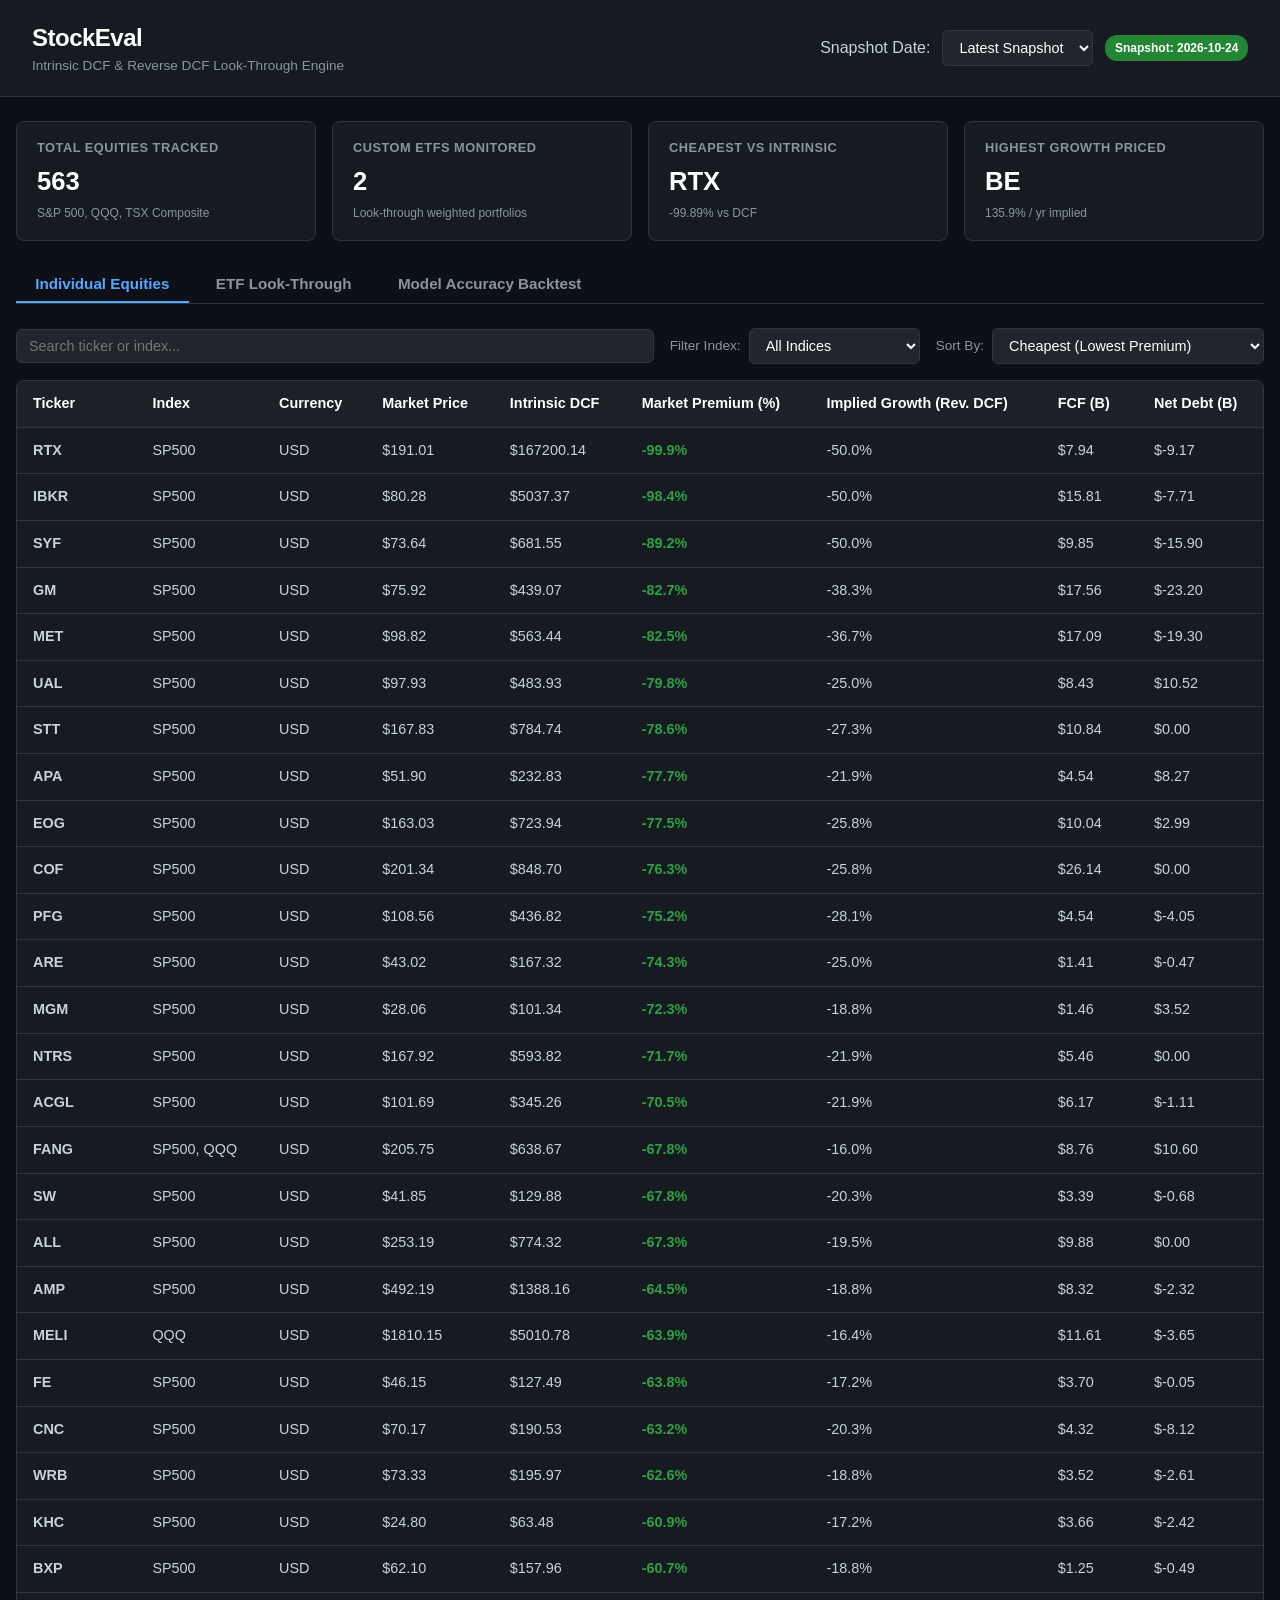
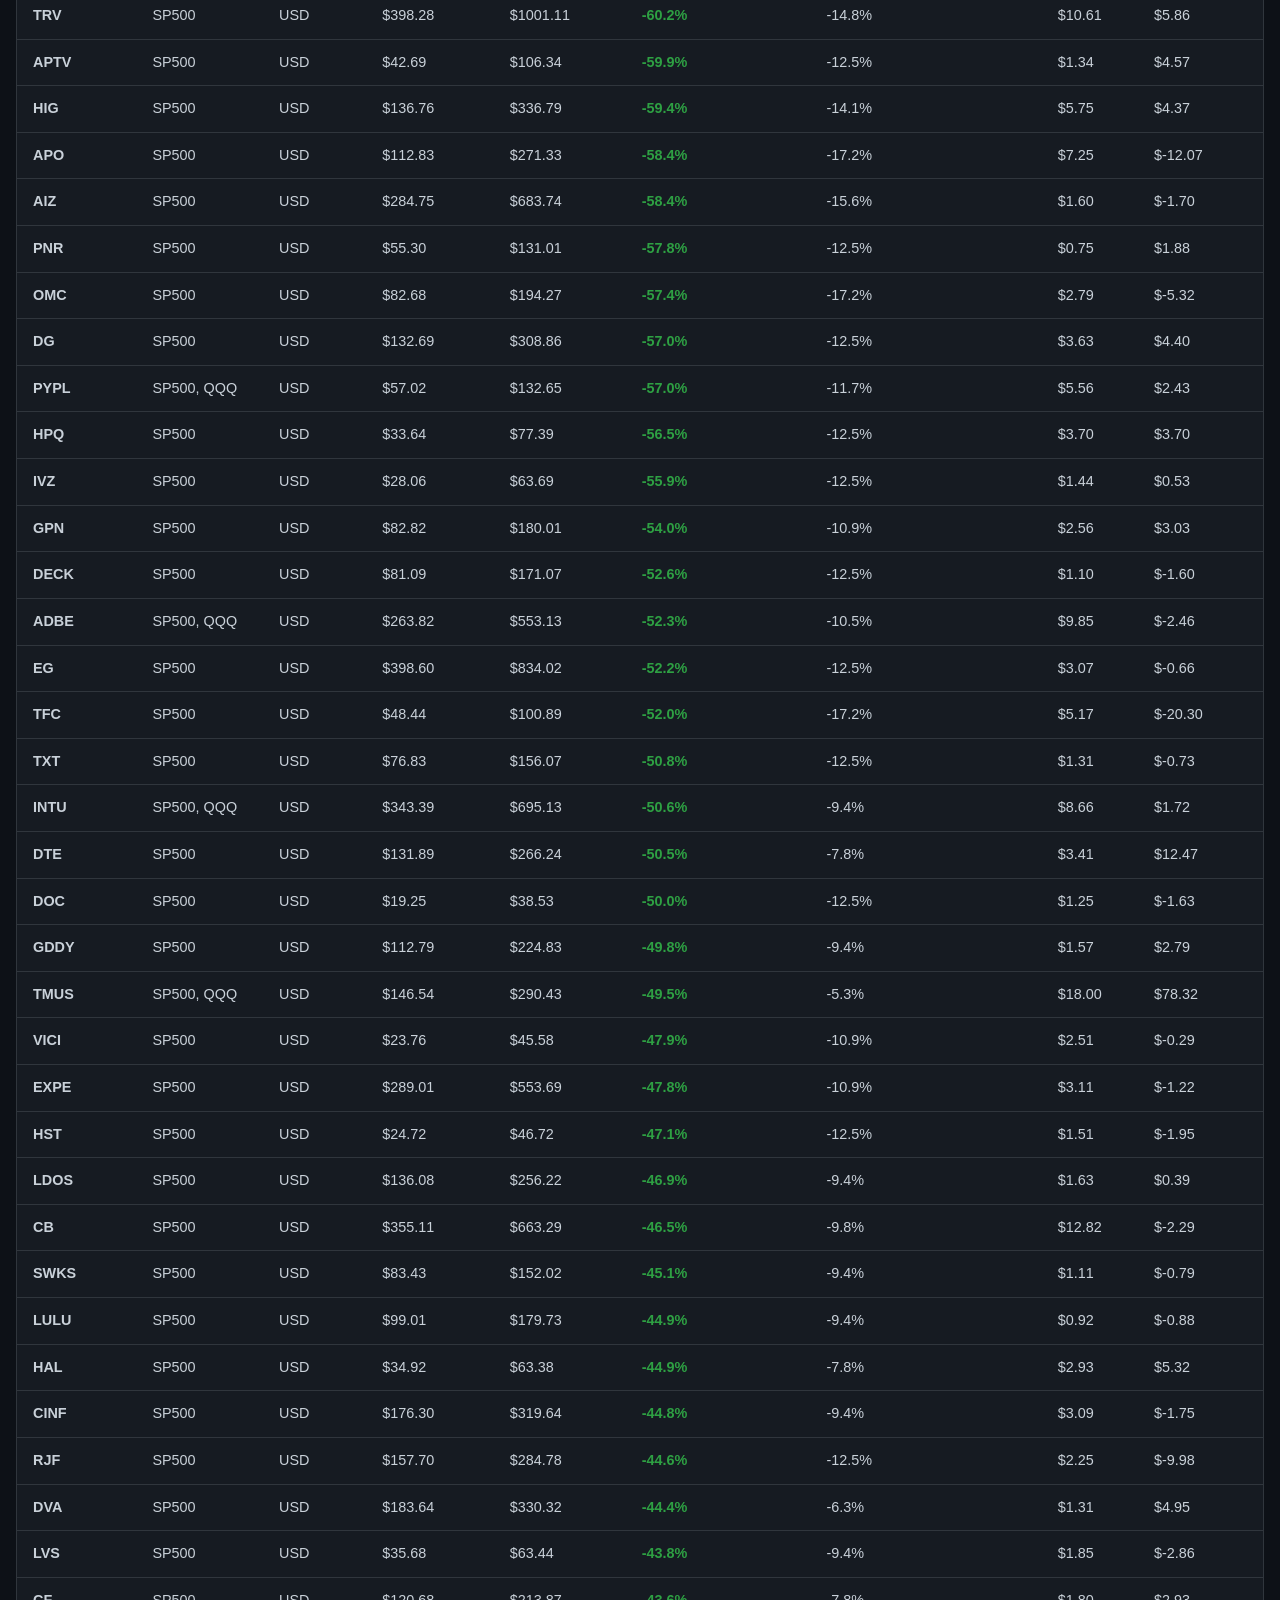
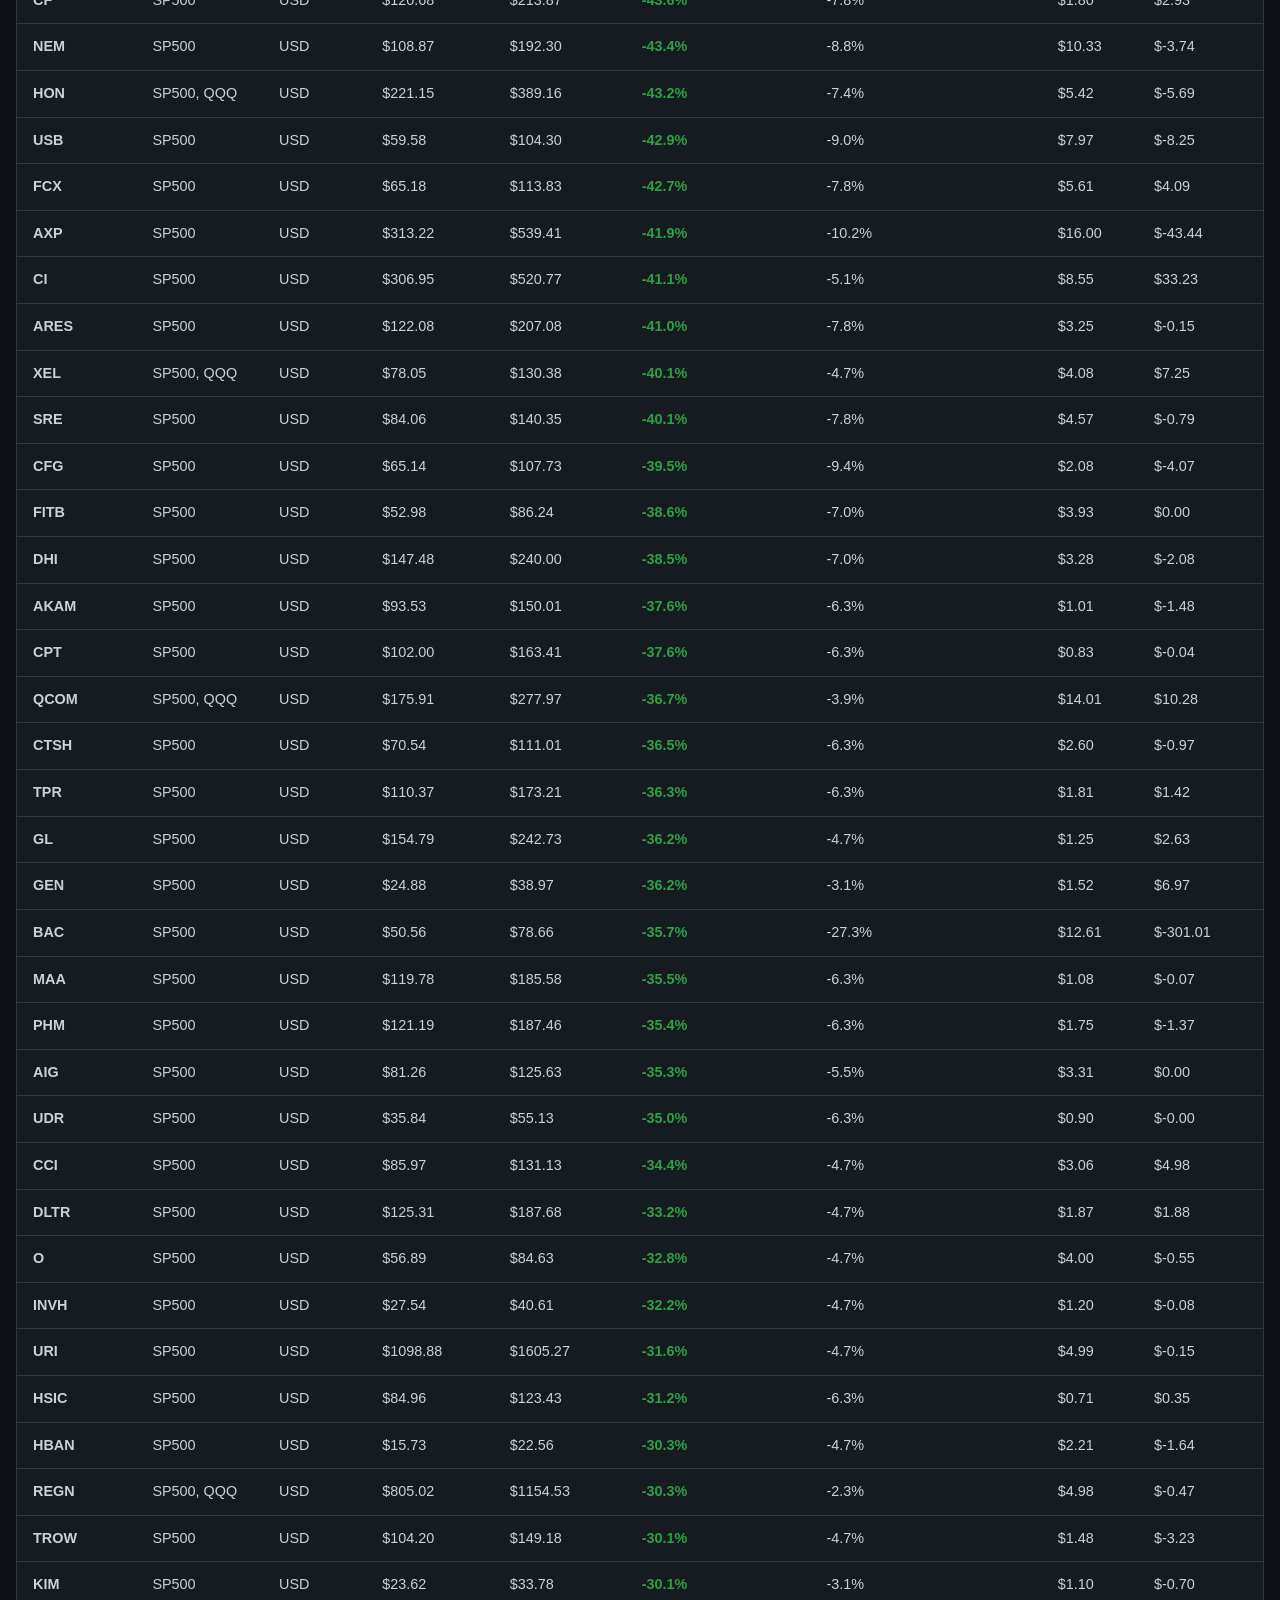
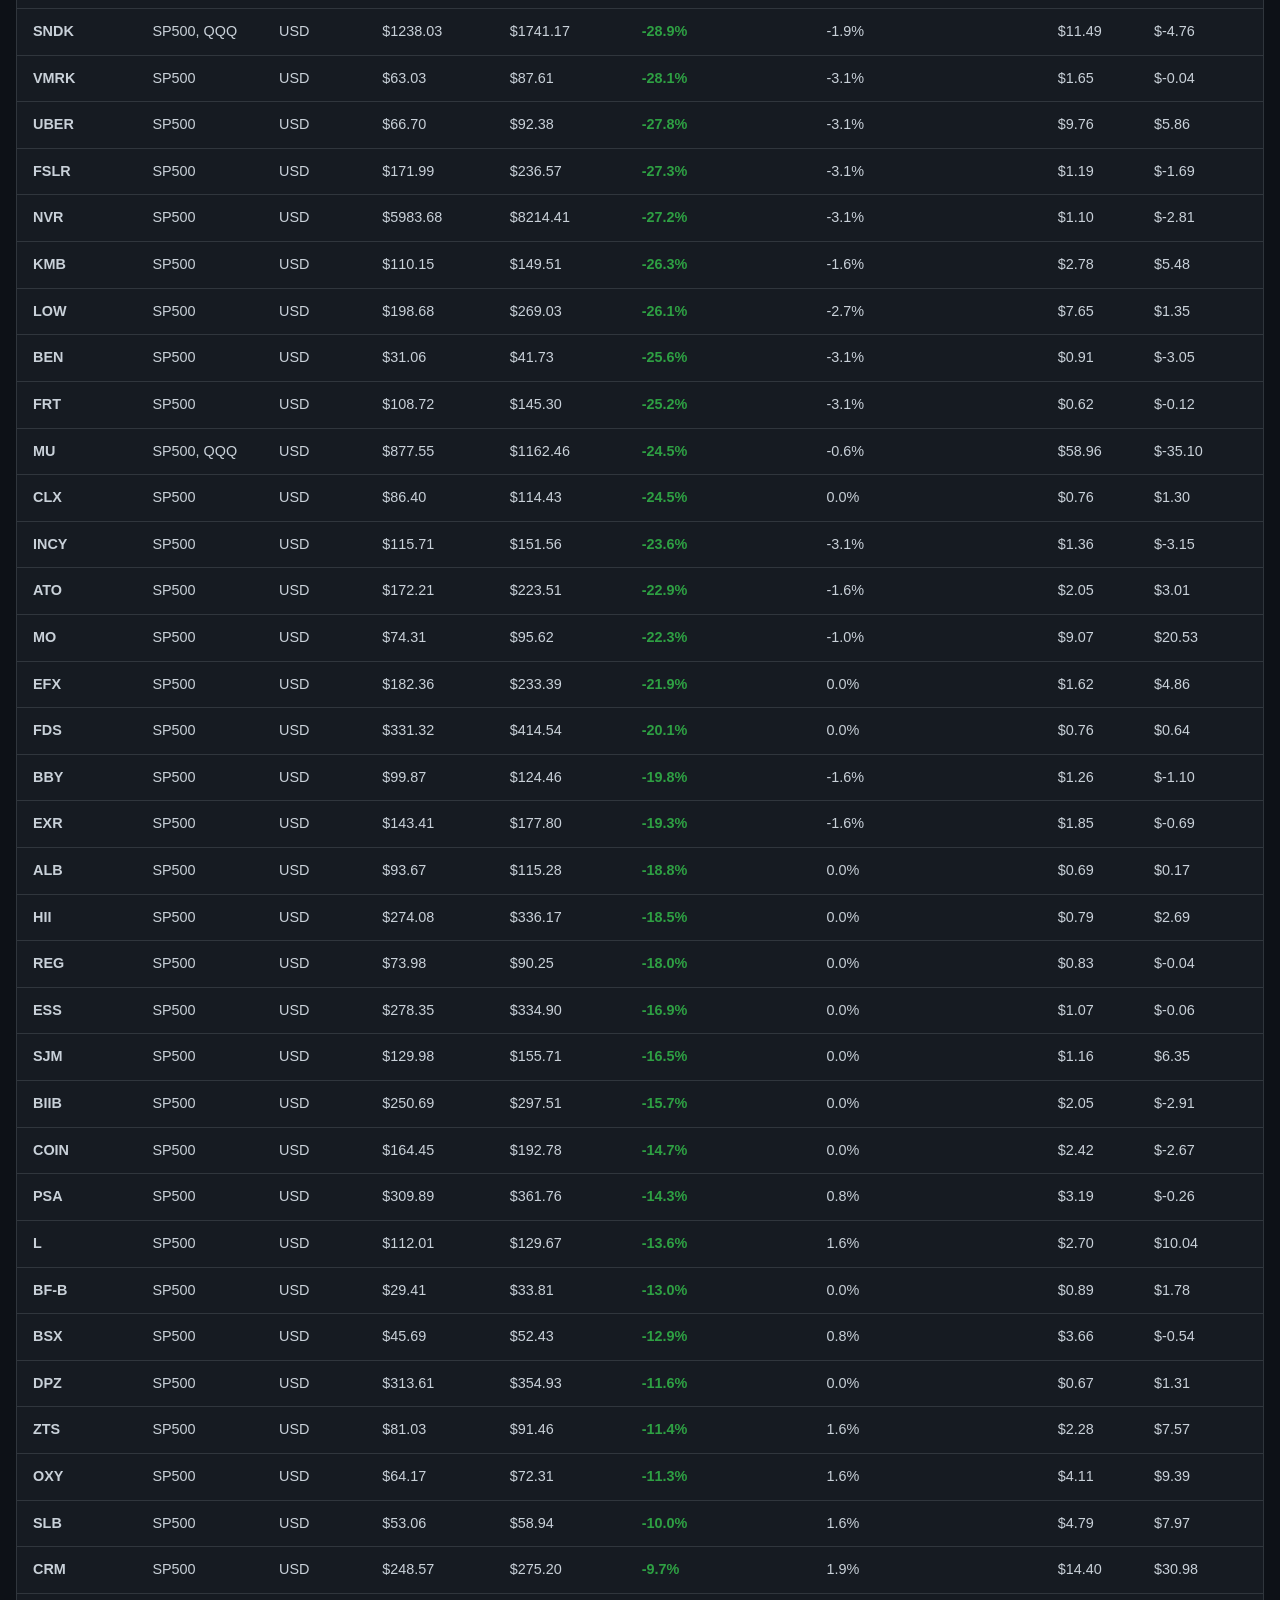
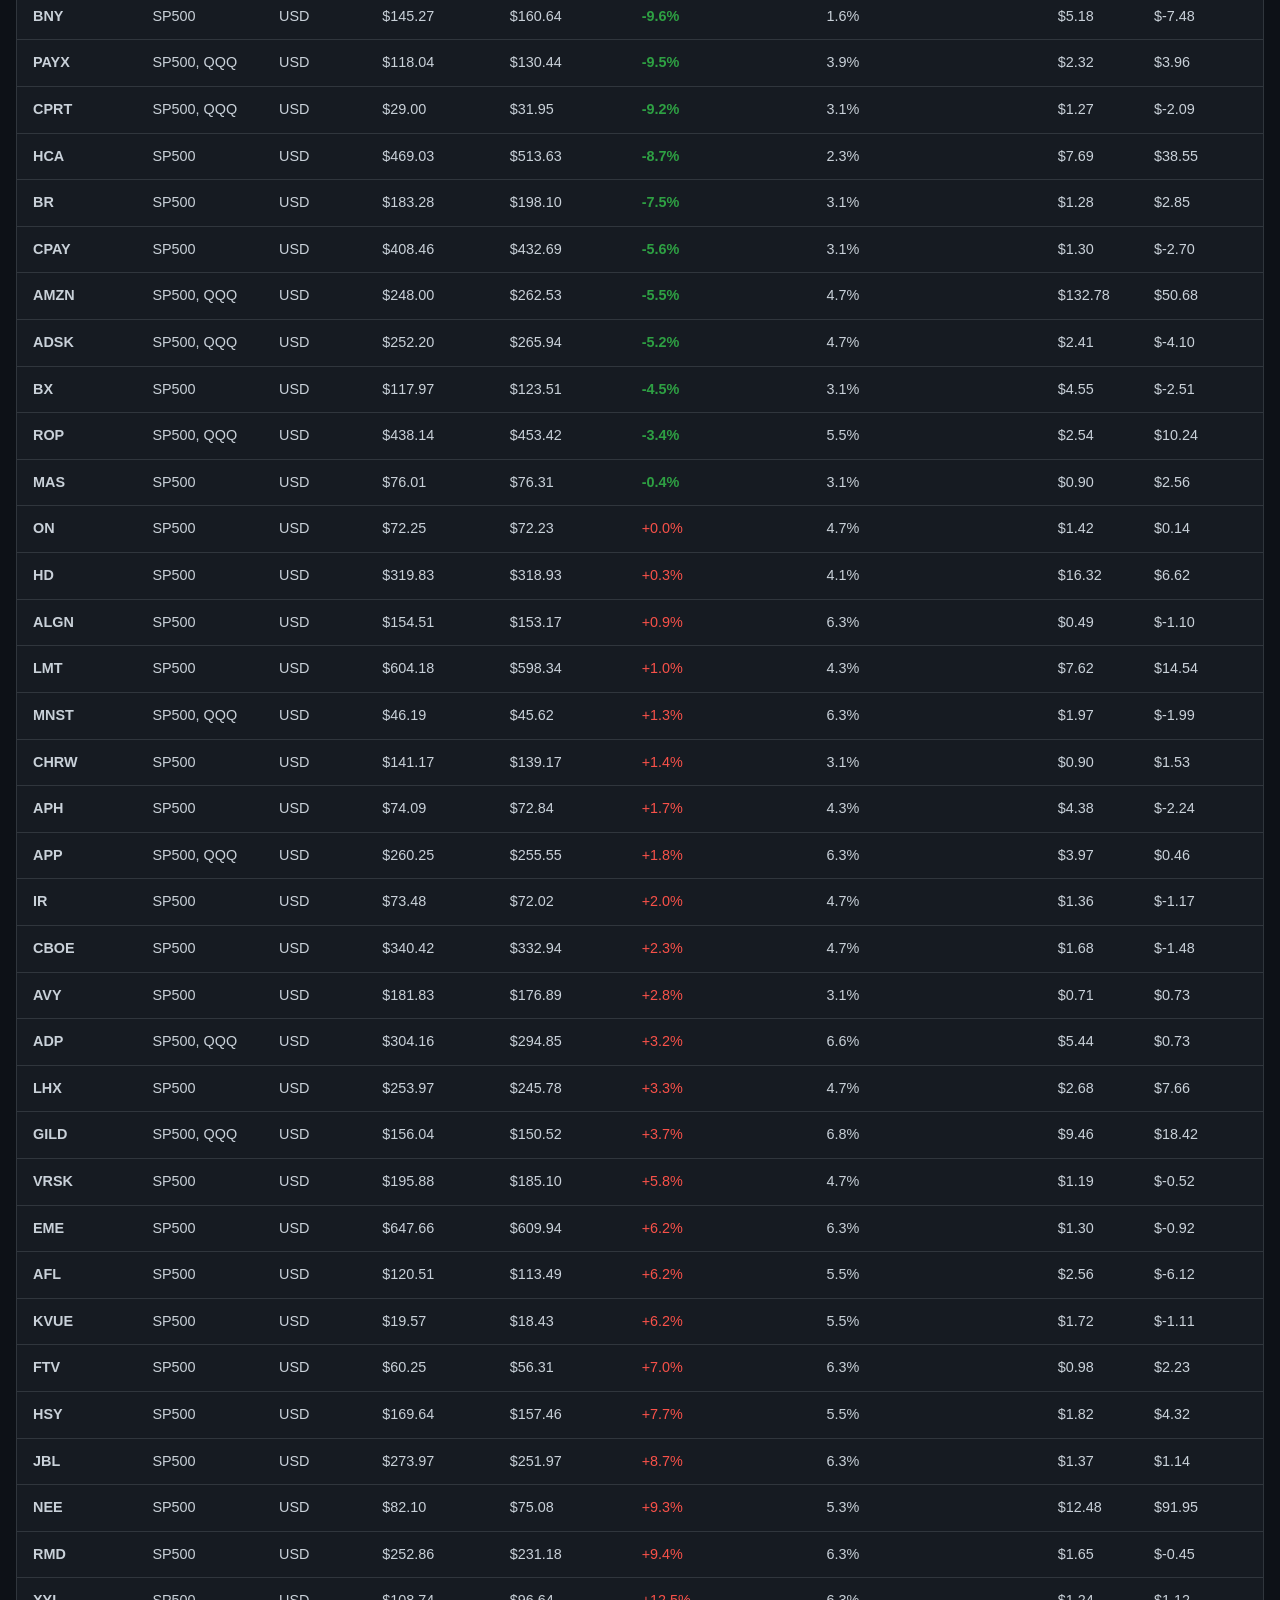
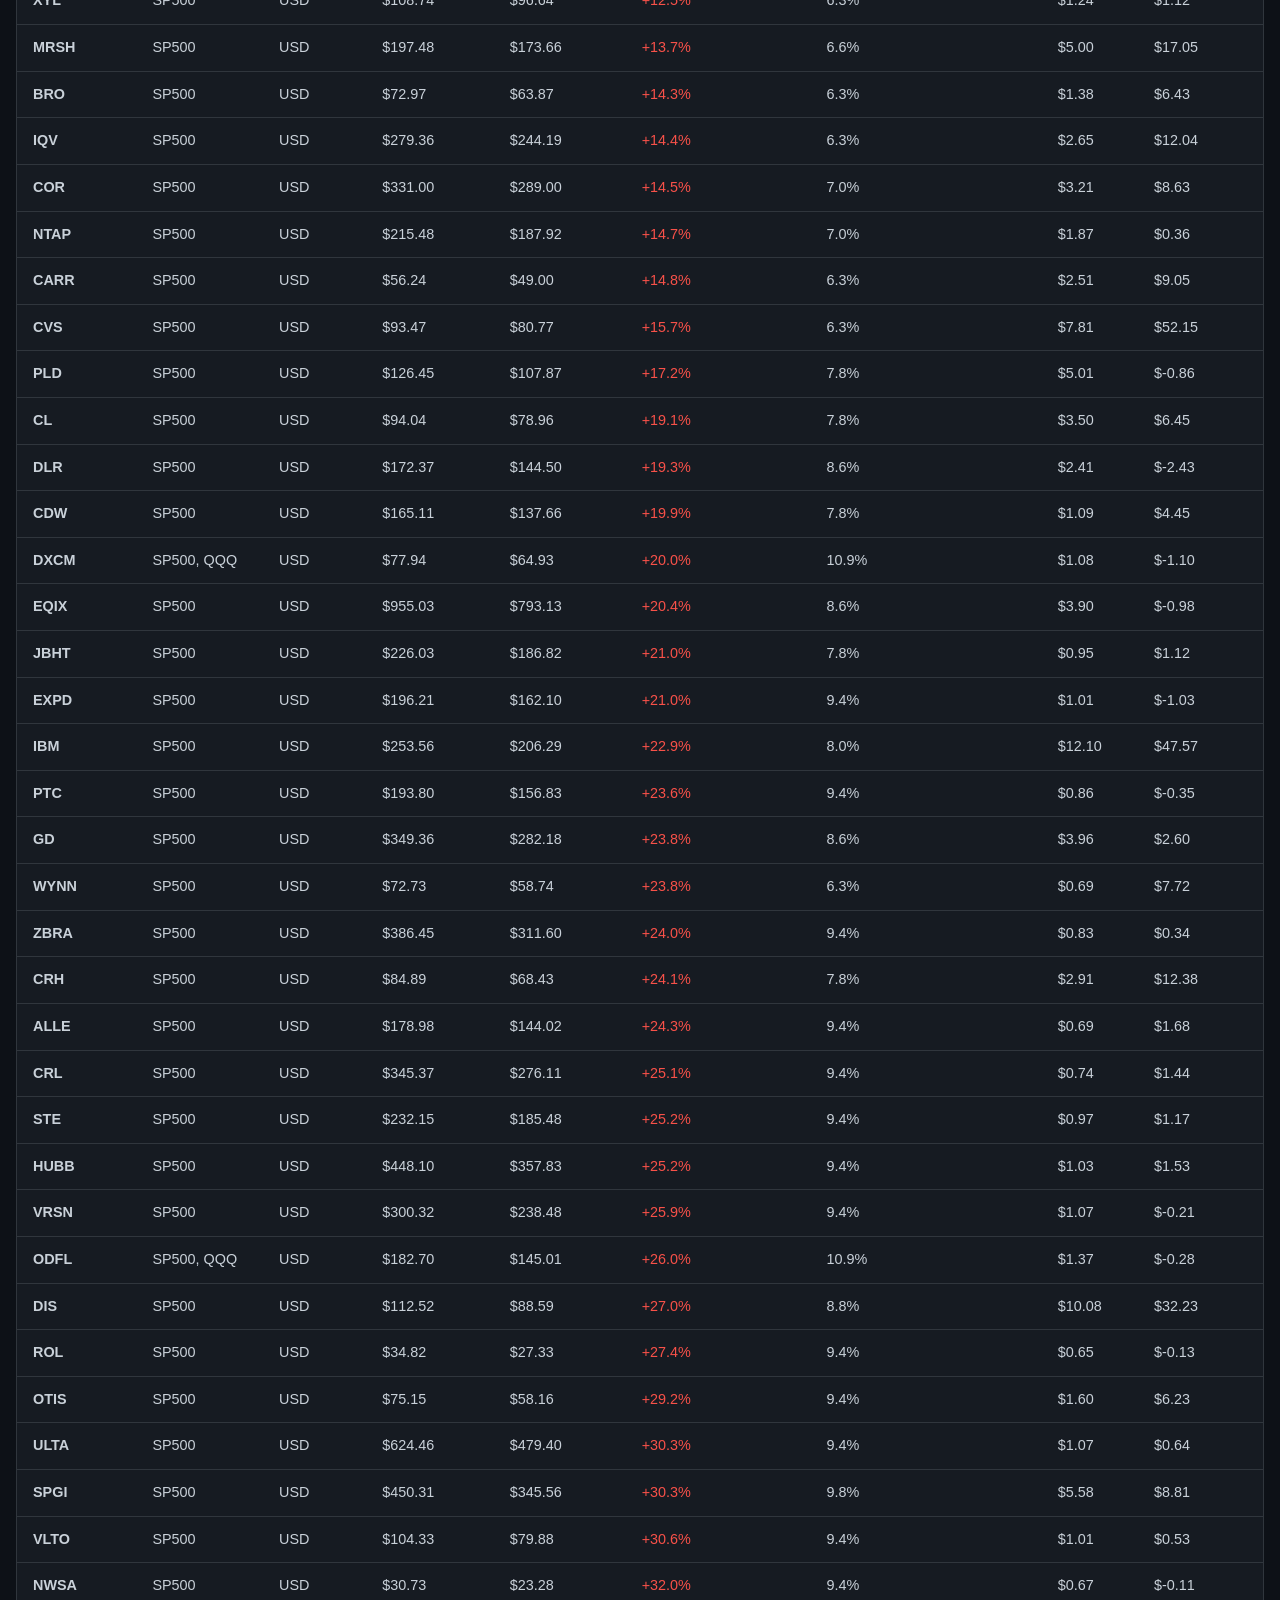
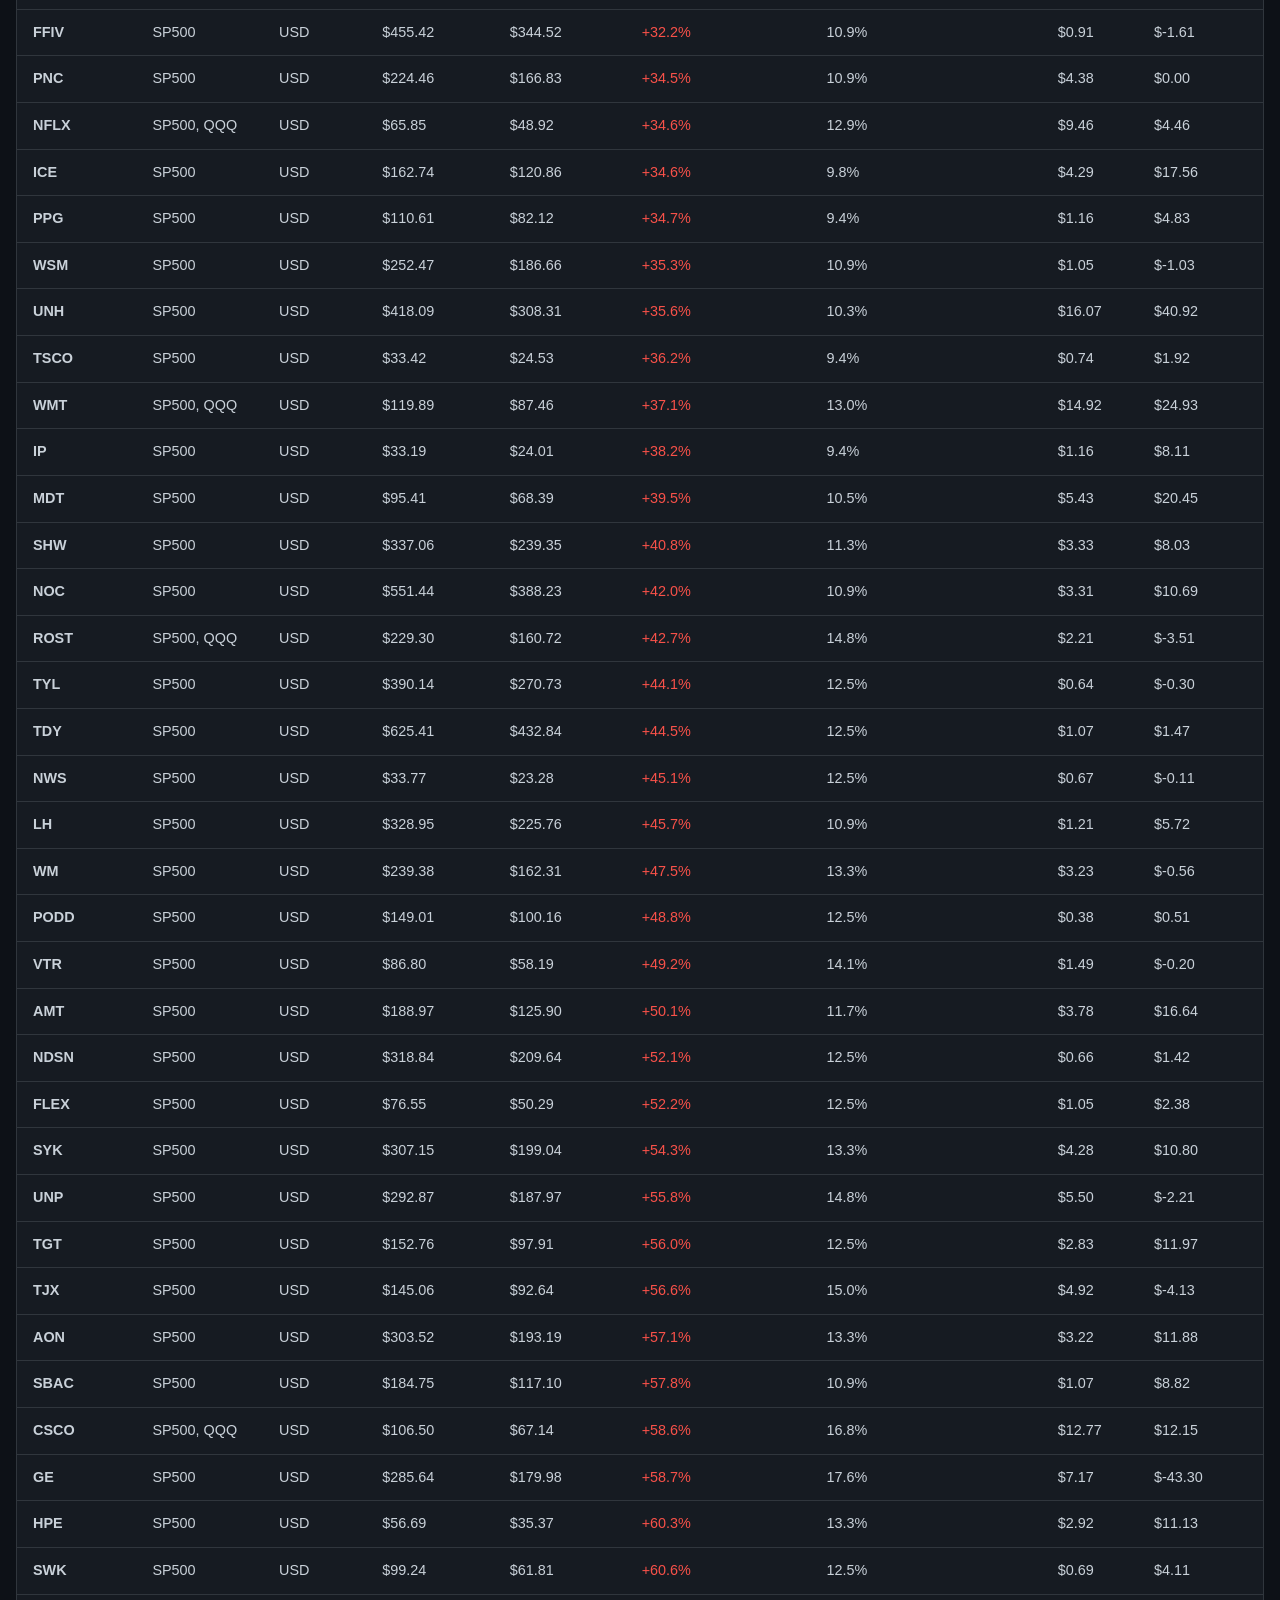
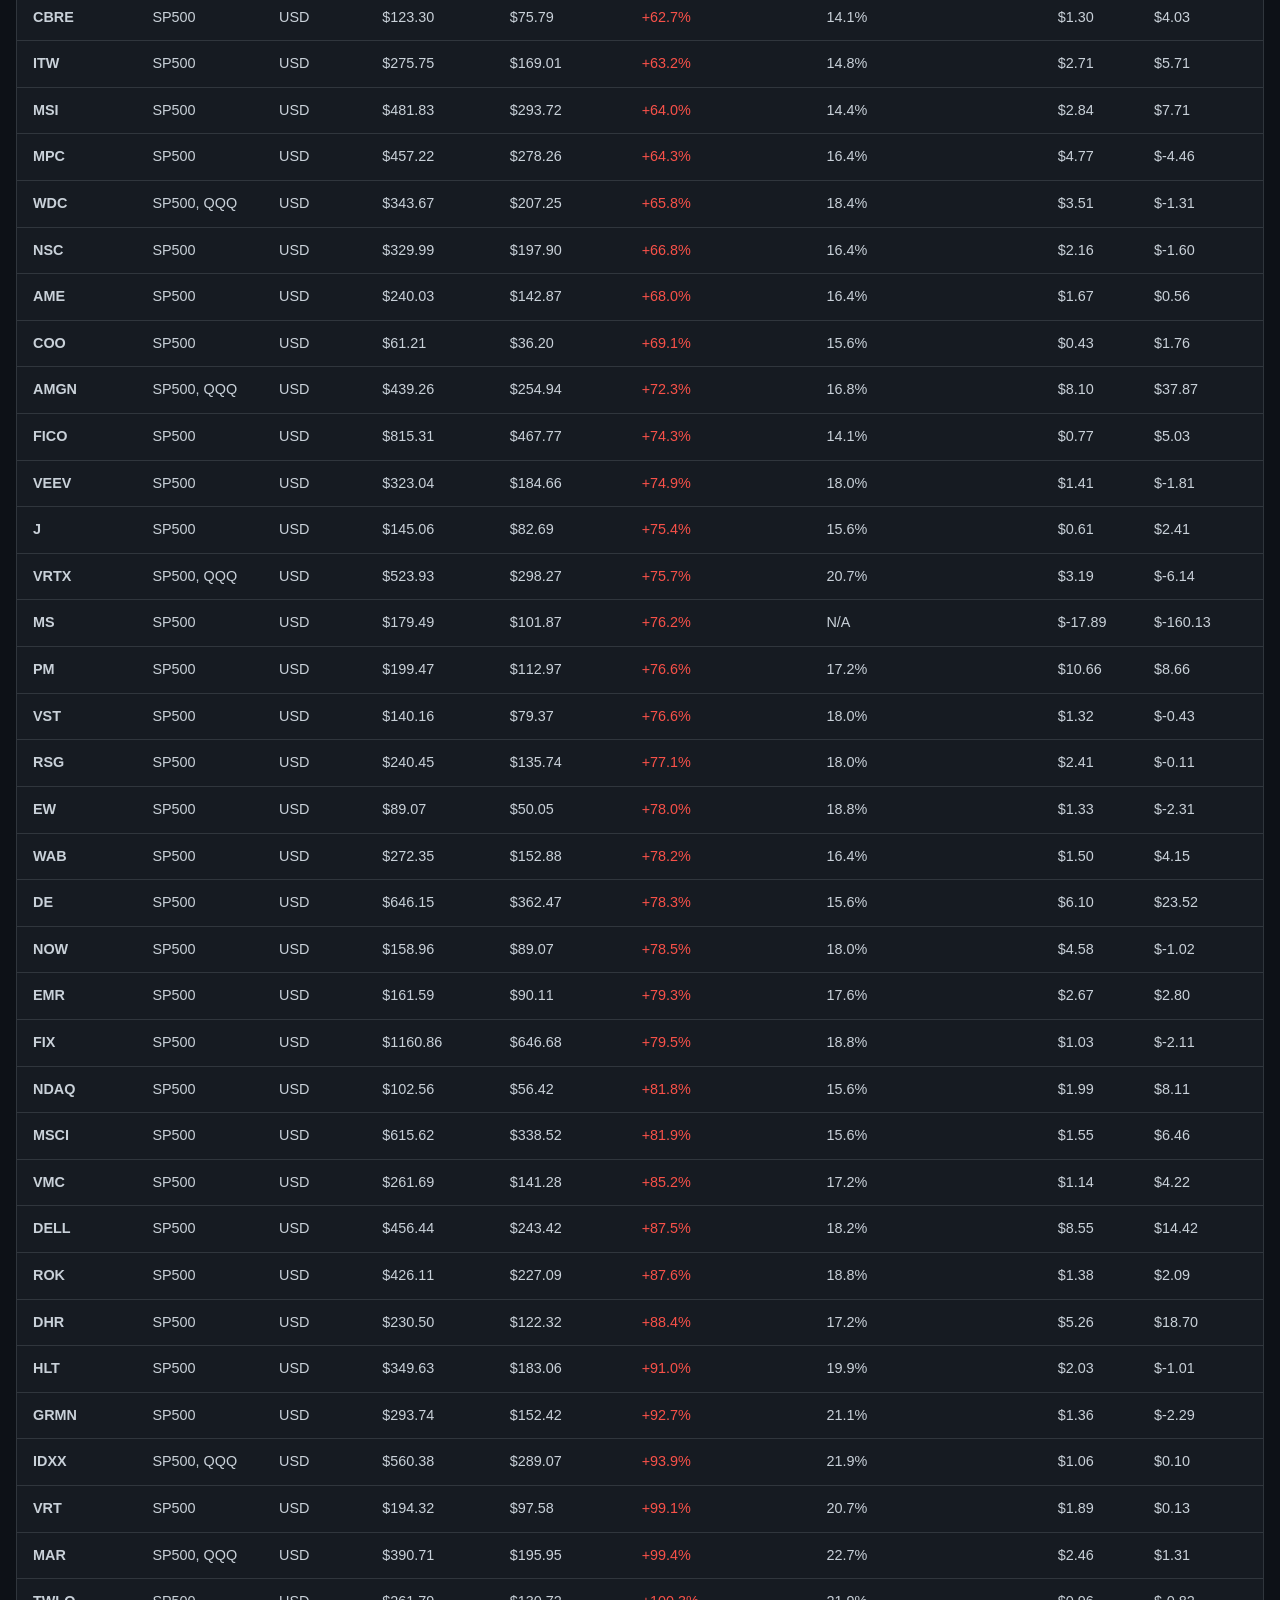
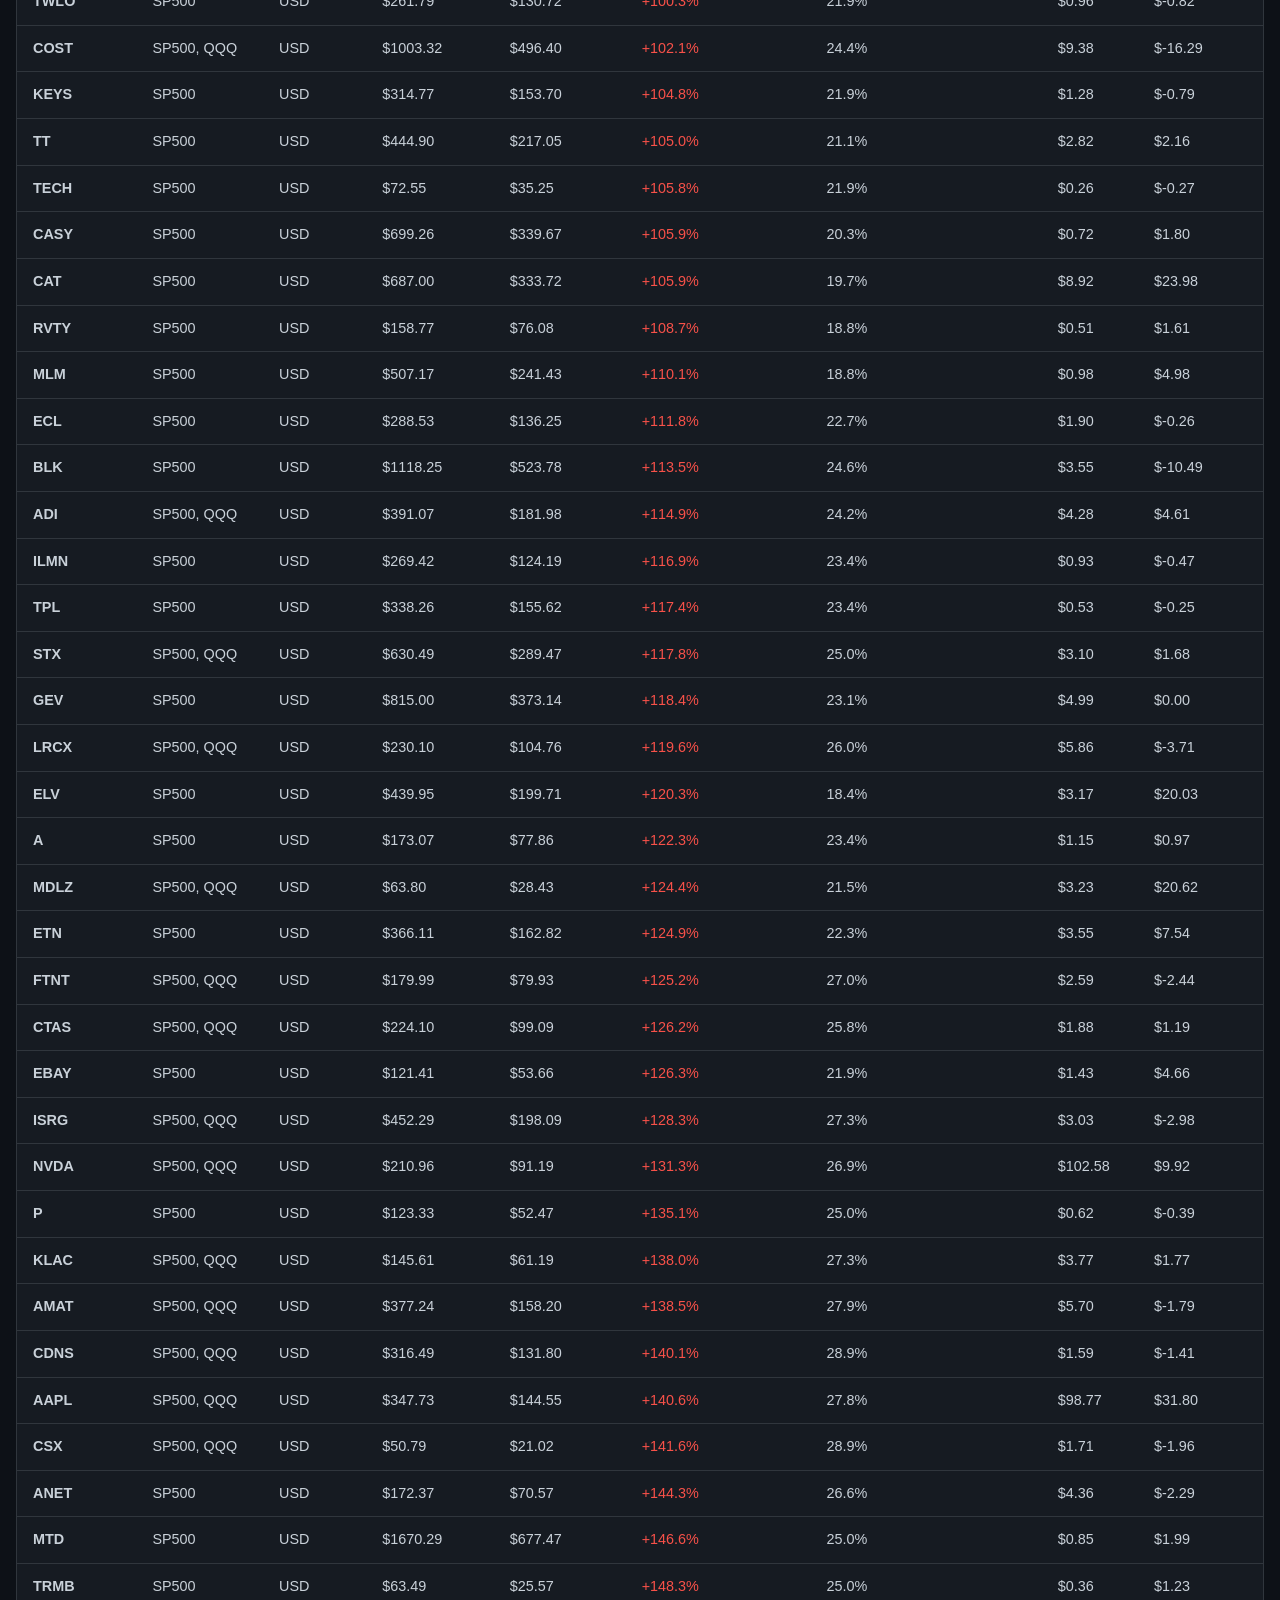
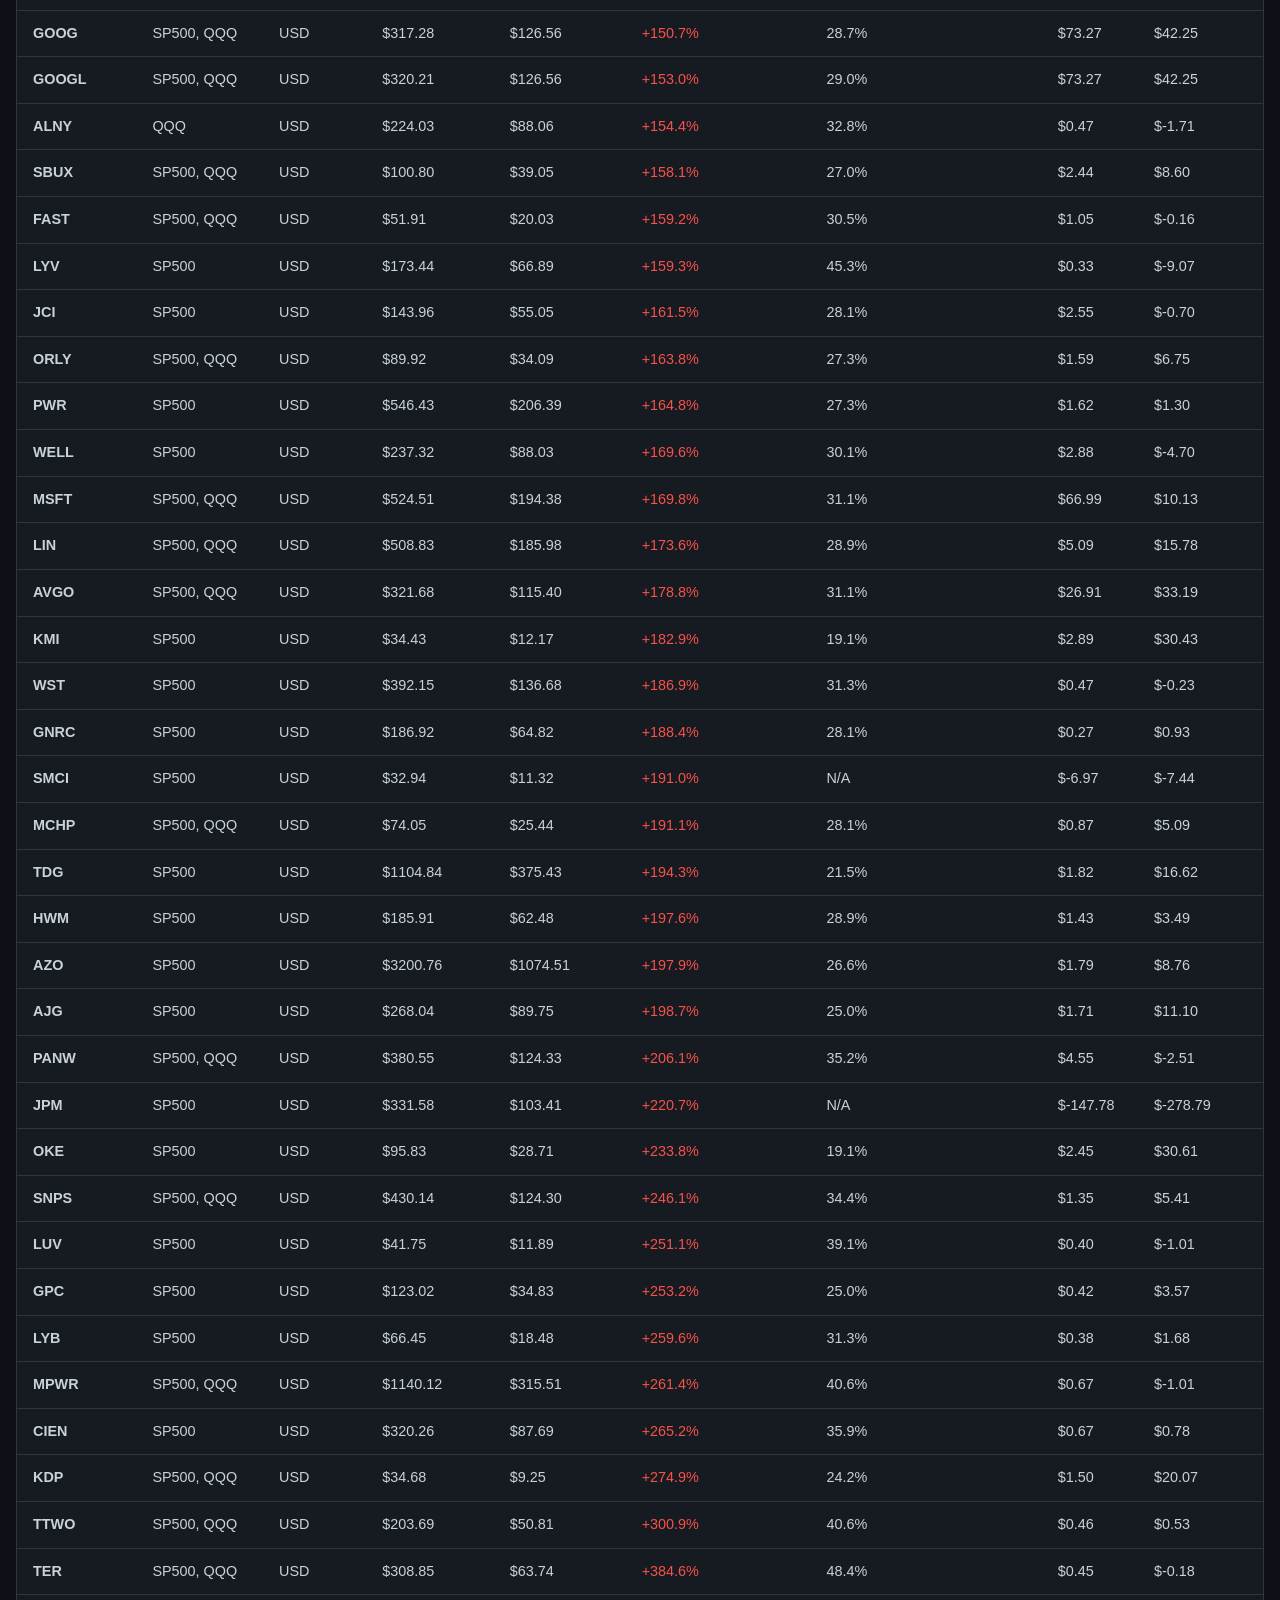
==== index.html @ c844e958 "deploy: 1c270e75636b5bf906e893f354011a6c214093e1" ====
<!DOCTYPE html>
<html lang="en">
<head>
  <meta charset="UTF-8">
  <meta name="viewport" content="width=device-width, initial-scale=1.0">
  <title>Stock & ETF Fundamental Valuation Engine</title>
  <link rel="stylesheet" href="styles.css">
</head>
<body>
  <header>
    <div class="header-container">
      <div class="brand">
        <h1>StockEval</h1>
        <p class="subtitle">Intrinsic DCF & Reverse DCF Look-Through Engine</p>
      </div>
      <div class="header-controls">
        <label for="snapshot-select">Snapshot Date:</label>
        <select id="snapshot-select"></select>
        <span id="last-updated" class="badge">Loading...</span>
      </div>
    </div>
  </header>

  <main class="main-container">
    <!-- Top KPI Cards -->
    <section class="kpi-grid">
      <div class="kpi-card">
        <h3>Total Equities Tracked</h3>
        <p id="kpi-stocks-count" class="kpi-value">-</p>
        <span class="kpi-sub">S&P 500, QQQ, TSX Composite</span>
      </div>
      <div class="kpi-card">
        <h3>Custom ETFs Monitored</h3>
        <p id="kpi-etf-count" class="kpi-value">-</p>
        <span class="kpi-sub">Look-through weighted portfolios</span>
      </div>
      <div class="kpi-card">
        <h3>Cheapest vs Intrinsic</h3>
        <p id="kpi-cheapest-ticker" class="kpi-value">-</p>
        <span id="kpi-cheapest-val" class="kpi-sub">-</span>
      </div>
      <div class="kpi-card">
        <h3>Highest Growth Priced</h3>
        <p id="kpi-growth-ticker" class="kpi-value">-</p>
        <span id="kpi-growth-val" class="kpi-sub">-</span>
      </div>
    </section>

    <!-- Navigation Tabs -->
    <nav class="nav-tabs">
      <button class="tab-btn active" data-tab="tab-stocks">Individual Equities</button>
      <button class="tab-btn" data-tab="tab-etfs">ETF Look-Through</button>
      <button class="tab-btn" data-tab="tab-accuracy">Model Accuracy Backtest</button>
    </nav>

    <!-- TAB 1: Individual Equities -->
    <section id="tab-stocks" class="tab-content active">
      <div class="table-controls">
        <input type="text" id="search-input" placeholder="Search ticker or index..." />
        <div class="filter-group">
          <label>Filter Index:</label>
          <select id="filter-index">
            <option value="ALL">All Indices</option>
            <option value="SP500">S&P 500</option>
            <option value="QQQ">QQQ (Nasdaq 100)</option>
            <option value="XIC">TSX Composite</option>
          </select>
        </div>
        <div class="filter-group">
          <label>Sort By:</label>
          <select id="sort-by">
            <option value="premium_asc">Cheapest (Lowest Premium)</option>
            <option value="premium_desc">Most Expensive (Highest Premium)</option>
            <option value="growth_desc">Highest Implied Growth</option>
            <option value="price_desc">Highest Price</option>
          </select>
        </div>
      </div>

      <div class="table-wrapper">
        <table id="stocks-table">
          <thead>
            <tr>
              <th>Ticker</th>
              <th>Index</th>
              <th>Currency</th>
              <th>Market Price</th>
              <th>Intrinsic DCF</th>
              <th>Market Premium (%)</th>
              <th>Implied Growth (Rev. DCF)</th>
              <th>FCF (B)</th>
              <th>Net Debt (B)</th>
            </tr>
          </thead>
          <tbody>
            <tr><td colspan="9" class="loading">Loading equities...</td></tr>
          </tbody>
        </table>
      </div>
    </section>

    <!-- TAB 2: Custom ETFs Look-Through -->
    <section id="tab-etfs" class="tab-content">
      <div class="etf-intro">
        <h2>Custom & Tracked ETF Look-Through Portfolios</h2>
        <p>Intrinsic values are calculated as the weighted sum of individual constituent DCFs defined in <code>config/custom_etfs.json</code>.</p>
      </div>
      <div id="etf-cards-container" class="etf-grid"></div>
    </section>

    <!-- TAB 3: Model Accuracy Backtest -->
    <section id="tab-accuracy" class="tab-content">
      <div class="backtest-controls">
        <h2>Historical Accuracy & Returns Tracker</h2>
        <p>Compare historical predictions against later market prices to check if undervalued stocks generated alpha.</p>
        <div class="backtest-selectors">
          <div>
            <label for="backtest-base-date">Base Snapshot Date:</label>
            <select id="backtest-base-date"></select>
          </div>
          <div>
            <label for="backtest-target-date">Evaluation Date:</label>
            <select id="backtest-target-date"></select>
          </div>
          <button id="run-backtest-btn" class="btn-primary">Compute Performance</button>
        </div>
      </div>
      <div id="backtest-results" class="backtest-wrapper">
        <p class="placeholder-text">Select two dates to run a performance backtest.</p>
      </div>
    </section>
  </main>

  <footer>
    <div class="footer-container">
      <p>Raw data sourced daily from audited Form 10-Ks and market feeds. Automated via GitHub Actions & GitHub Pages.</p>
    </div>
  </footer>

  <script src="app.js"></script>
</body>
</html>
---- styles.css ----
:root {
  --bg-color: #0d1117;
  --card-bg: #161b22;
  --border-color: #30363d;
  --text-main: #c9d1d9;
  --text-muted: #8b949e;
  --accent-color: #58a6ff;
  --success-color: #2ea043;
  --danger-color: #f85149;
  --font-family: -apple-system, BlinkMacSystemFont, "Segoe UI", Roboto, Helvetica, Arial, sans-serif;
}

* {
  box-sizing: border-box;
  margin: 0;
  padding: 0;
}

body {
  background-color: var(--bg-color);
  color: var(--text-main);
  font-family: var(--font-family);
  line-height: 1.5;
}

header {
  background-color: var(--card-bg);
  border-bottom: 1px solid var(--border-color);
  padding: 1.25rem 2rem;
}

.header-container {
  max-width: 1300px;
  margin: 0 auto;
  display: flex;
  justify-content: space-between;
  align-items: center;
  flex-wrap: wrap;
  gap: 1rem;
}

.brand h1 {
  font-size: 1.5rem;
  color: #fff;
  letter-spacing: -0.5px;
}

.brand .subtitle {
  font-size: 0.85rem;
  color: var(--text-muted);
}

.header-controls {
  display: flex;
  align-items: center;
  gap: 0.75rem;
}

select, input {
  background-color: #21262d;
  border: 1px solid var(--border-color);
  color: #fff;
  padding: 0.5rem 0.75rem;
  border-radius: 6px;
  font-size: 0.9rem;
  outline: none;
}

select:focus, input:focus {
  border-color: var(--accent-color);
}

.badge {
  background-color: #238636;
  color: #fff;
  font-size: 0.75rem;
  padding: 0.25rem 0.6rem;
  border-radius: 12px;
  font-weight: 600;
}

.main-container {
  max-width: 1300px;
  margin: 1.5rem auto;
  padding: 0 1rem;
}

/* KPI Cards */
.kpi-grid {
  display: grid;
  grid-template-columns: repeat(auto-fit, minmax(220px, 1fr));
  gap: 1rem;
  margin-bottom: 1.5rem;
}

.kpi-card {
  background-color: var(--card-bg);
  border: 1px solid var(--border-color);
  border-radius: 8px;
  padding: 1rem 1.25rem;
}

.kpi-card h3 {
  font-size: 0.8rem;
  text-transform: uppercase;
  color: var(--text-muted);
  letter-spacing: 0.5px;
  margin-bottom: 0.25rem;
}

.kpi-card .kpi-value {
  font-size: 1.6rem;
  font-weight: 700;
  color: #fff;
}

.kpi-card .kpi-sub {
  font-size: 0.75rem;
  color: var(--text-muted);
}

/* Tabs */
.nav-tabs {
  display: flex;
  gap: 0.5rem;
  border-bottom: 1px solid var(--border-color);
  margin-bottom: 1.5rem;
}

.tab-btn {
  background: none;
  border: none;
  color: var(--text-muted);
  font-size: 0.95rem;
  font-weight: 600;
  padding: 0.6rem 1.2rem;
  cursor: pointer;
  border-bottom: 2px solid transparent;
  transition: all 0.2s ease;
}

.tab-btn:hover {
  color: #fff;
}

.tab-btn.active {
  color: var(--accent-color);
  border-bottom-color: var(--accent-color);
}

.tab-content {
  display: none;
}

.tab-content.active {
  display: block;
}

/* Table Controls */
.table-controls {
  display: flex;
  gap: 1rem;
  margin-bottom: 1rem;
  flex-wrap: wrap;
  align-items: center;
}

.table-controls input {
  flex: 1;
  min-width: 200px;
}

.filter-group {
  display: flex;
  align-items: center;
  gap: 0.5rem;
  font-size: 0.85rem;
  color: var(--text-muted);
}

/* Table */
.table-wrapper {
  background-color: var(--card-bg);
  border: 1px solid var(--border-color);
  border-radius: 8px;
  overflow-x: auto;
}

table {
  width: 100%;
  border-collapse: collapse;
  text-align: left;
  font-size: 0.9rem;
}

th {
  background-color: #1c2128;
  padding: 0.75rem 1rem;
  font-weight: 600;
  color: #fff;
  border-bottom: 1px solid var(--border-color);
  white-space: nowrap;
}

td {
  padding: 0.75rem 1rem;
  border-bottom: 1px solid var(--border-color);
  white-space: nowrap;
}

tr:hover td {
  background-color: rgba(88, 166, 255, 0.05);
}

.premium-discount {
  color: var(--success-color);
  font-weight: 600;
}

.premium-expensive {
  color: var(--danger-color);
}

.loading {
  text-align: center;
  color: var(--text-muted);
  padding: 2rem !important;
}

/* ETF Cards */
.etf-intro {
  margin-bottom: 1rem;
}

.etf-intro h2 {
  font-size: 1.25rem;
  color: #fff;
}

.etf-intro p {
  font-size: 0.85rem;
  color: var(--text-muted);
}

.etf-grid {
  display: grid;
  grid-template-columns: repeat(auto-fit, minmax(360px, 1fr));
  gap: 1.5rem;
}

.etf-card {
  background-color: var(--card-bg);
  border: 1px solid var(--border-color);
  border-radius: 8px;
  padding: 1.25rem;
}

.etf-card-header {
  display: flex;
  justify-content: space-between;
  align-items: flex-start;
  margin-bottom: 1rem;
  border-bottom: 1px solid var(--border-color);
  padding-bottom: 0.75rem;
}

.etf-card-header h3 {
  font-size: 1.15rem;
  color: #fff;
}

.etf-card-header .etf-sym {
  color: var(--accent-color);
  font-weight: 700;
  font-size: 1.1rem;
}

.etf-holdings-table {
  width: 100%;
  font-size: 0.82rem;
  margin-top: 0.75rem;
}

.etf-holdings-table th, .etf-holdings-table td {
  padding: 0.4rem 0.6rem;
}

/* Backtest */
.backtest-controls {
  background-color: var(--card-bg);
  border: 1px solid var(--border-color);
  border-radius: 8px;
  padding: 1.25rem;
  margin-bottom: 1.5rem;
}

.backtest-selectors {
  display: flex;
  gap: 1.5rem;
  align-items: flex-end;
  margin-top: 1rem;
  flex-wrap: wrap;
}

.btn-primary {
  background-color: #238636;
  color: #fff;
  border: none;
  padding: 0.55rem 1.2rem;
  border-radius: 6px;
  font-weight: 600;
  cursor: pointer;
}

.btn-primary:hover {
  background-color: #2ea043;
}

.placeholder-text {
  color: var(--text-muted);
  text-align: center;
  padding: 2rem;
}

footer {
  text-align: center;
  padding: 2rem 1rem;
  color: var(--text-muted);
  font-size: 0.8rem;
  border-top: 1px solid var(--border-color);
  margin-top: 3rem;
}
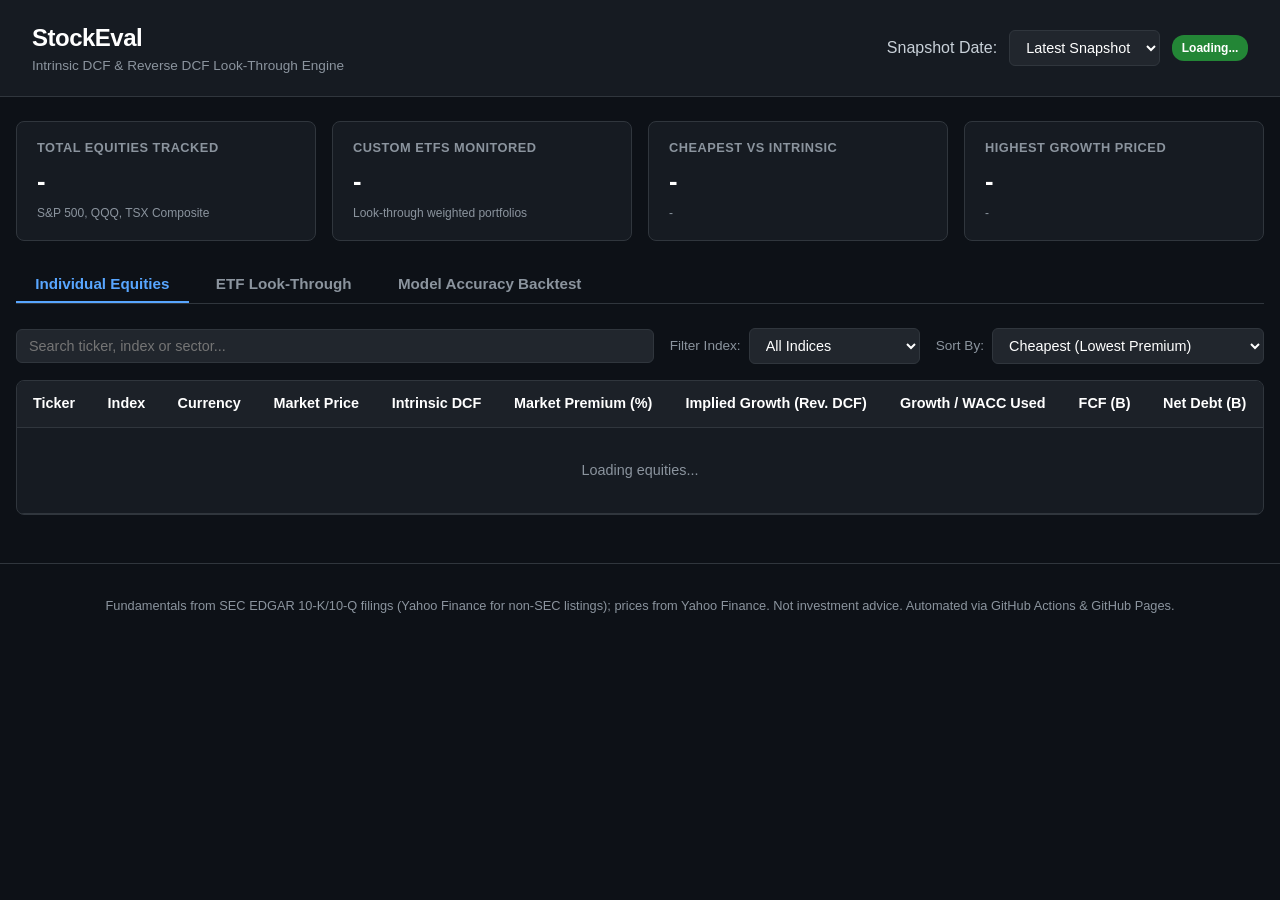
==== commit 00cbc5e2: "Serve dashboard from main branch via root redirect; drop gh-pages deploy Co-Authored-By: Claude Opus" ====
--- a/index.html
+++ b/index.html
@@ -2,141 +2,10 @@
 <html lang="en">
 <head>
   <meta charset="UTF-8">
-  <meta name="viewport" content="width=device-width, initial-scale=1.0">
-  <title>Stock & ETF Fundamental Valuation Engine</title>
-  <link rel="stylesheet" href="styles.css">
+  <meta http-equiv="refresh" content="0; url=docs/">
+  <title>StockEval</title>
 </head>
 <body>
-  <header>
-    <div class="header-container">
-      <div class="brand">
-        <h1>StockEval</h1>
-        <p class="subtitle">Intrinsic DCF & Reverse DCF Look-Through Engine</p>
-      </div>
-      <div class="header-controls">
-        <label for="snapshot-select">Snapshot Date:</label>
-        <select id="snapshot-select"></select>
-        <span id="last-updated" class="badge">Loading...</span>
-      </div>
-    </div>
-  </header>
-
-  <main class="main-container">
-    <!-- Top KPI Cards -->
-    <section class="kpi-grid">
-      <div class="kpi-card">
-        <h3>Total Equities Tracked</h3>
-        <p id="kpi-stocks-count" class="kpi-value">-</p>
-        <span class="kpi-sub">S&P 500, QQQ, TSX Composite</span>
-      </div>
-      <div class="kpi-card">
-        <h3>Custom ETFs Monitored</h3>
-        <p id="kpi-etf-count" class="kpi-value">-</p>
-        <span class="kpi-sub">Look-through weighted portfolios</span>
-      </div>
-      <div class="kpi-card">
-        <h3>Cheapest vs Intrinsic</h3>
-        <p id="kpi-cheapest-ticker" class="kpi-value">-</p>
-        <span id="kpi-cheapest-val" class="kpi-sub">-</span>
-      </div>
-      <div class="kpi-card">
-        <h3>Highest Growth Priced</h3>
-        <p id="kpi-growth-ticker" class="kpi-value">-</p>
-        <span id="kpi-growth-val" class="kpi-sub">-</span>
-      </div>
-    </section>
-
-    <!-- Navigation Tabs -->
-    <nav class="nav-tabs">
-      <button class="tab-btn active" data-tab="tab-stocks">Individual Equities</button>
-      <button class="tab-btn" data-tab="tab-etfs">ETF Look-Through</button>
-      <button class="tab-btn" data-tab="tab-accuracy">Model Accuracy Backtest</button>
-    </nav>
-
-    <!-- TAB 1: Individual Equities -->
-    <section id="tab-stocks" class="tab-content active">
-      <div class="table-controls">
-        <input type="text" id="search-input" placeholder="Search ticker or index..." />
-        <div class="filter-group">
-          <label>Filter Index:</label>
-          <select id="filter-index">
-            <option value="ALL">All Indices</option>
-            <option value="SP500">S&P 500</option>
-            <option value="QQQ">QQQ (Nasdaq 100)</option>
-            <option value="XIC">TSX Composite</option>
-          </select>
-        </div>
-        <div class="filter-group">
-          <label>Sort By:</label>
-          <select id="sort-by">
-            <option value="premium_asc">Cheapest (Lowest Premium)</option>
-            <option value="premium_desc">Most Expensive (Highest Premium)</option>
-            <option value="growth_desc">Highest Implied Growth</option>
-            <option value="price_desc">Highest Price</option>
-          </select>
-        </div>
-      </div>
-
-      <div class="table-wrapper">
-        <table id="stocks-table">
-          <thead>
-            <tr>
-              <th>Ticker</th>
-              <th>Index</th>
-              <th>Currency</th>
-              <th>Market Price</th>
-              <th>Intrinsic DCF</th>
-              <th>Market Premium (%)</th>
-              <th>Implied Growth (Rev. DCF)</th>
-              <th>FCF (B)</th>
-              <th>Net Debt (B)</th>
-            </tr>
-          </thead>
-          <tbody>
-            <tr><td colspan="9" class="loading">Loading equities...</td></tr>
-          </tbody>
-        </table>
-      </div>
-    </section>
-
-    <!-- TAB 2: Custom ETFs Look-Through -->
-    <section id="tab-etfs" class="tab-content">
-      <div class="etf-intro">
-        <h2>Custom & Tracked ETF Look-Through Portfolios</h2>
-        <p>Intrinsic values are calculated as the weighted sum of individual constituent DCFs defined in <code>config/custom_etfs.json</code>.</p>
-      </div>
-      <div id="etf-cards-container" class="etf-grid"></div>
-    </section>
-
-    <!-- TAB 3: Model Accuracy Backtest -->
-    <section id="tab-accuracy" class="tab-content">
-      <div class="backtest-controls">
-        <h2>Historical Accuracy & Returns Tracker</h2>
-        <p>Compare historical predictions against later market prices to check if undervalued stocks generated alpha.</p>
-        <div class="backtest-selectors">
-          <div>
-            <label for="backtest-base-date">Base Snapshot Date:</label>
-            <select id="backtest-base-date"></select>
-          </div>
-          <div>
-            <label for="backtest-target-date">Evaluation Date:</label>
-            <select id="backtest-target-date"></select>
-          </div>
-          <button id="run-backtest-btn" class="btn-primary">Compute Performance</button>
-        </div>
-      </div>
-      <div id="backtest-results" class="backtest-wrapper">
-        <p class="placeholder-text">Select two dates to run a performance backtest.</p>
-      </div>
-    </section>
-  </main>
-
-  <footer>
-    <div class="footer-container">
-      <p>Raw data sourced daily from audited Form 10-Ks and market feeds. Automated via GitHub Actions & GitHub Pages.</p>
-    </div>
-  </footer>
-
-  <script src="app.js"></script>
+  <p>Redirecting to the <a href="docs/">StockEval dashboard</a>...</p>
 </body>
 </html>
